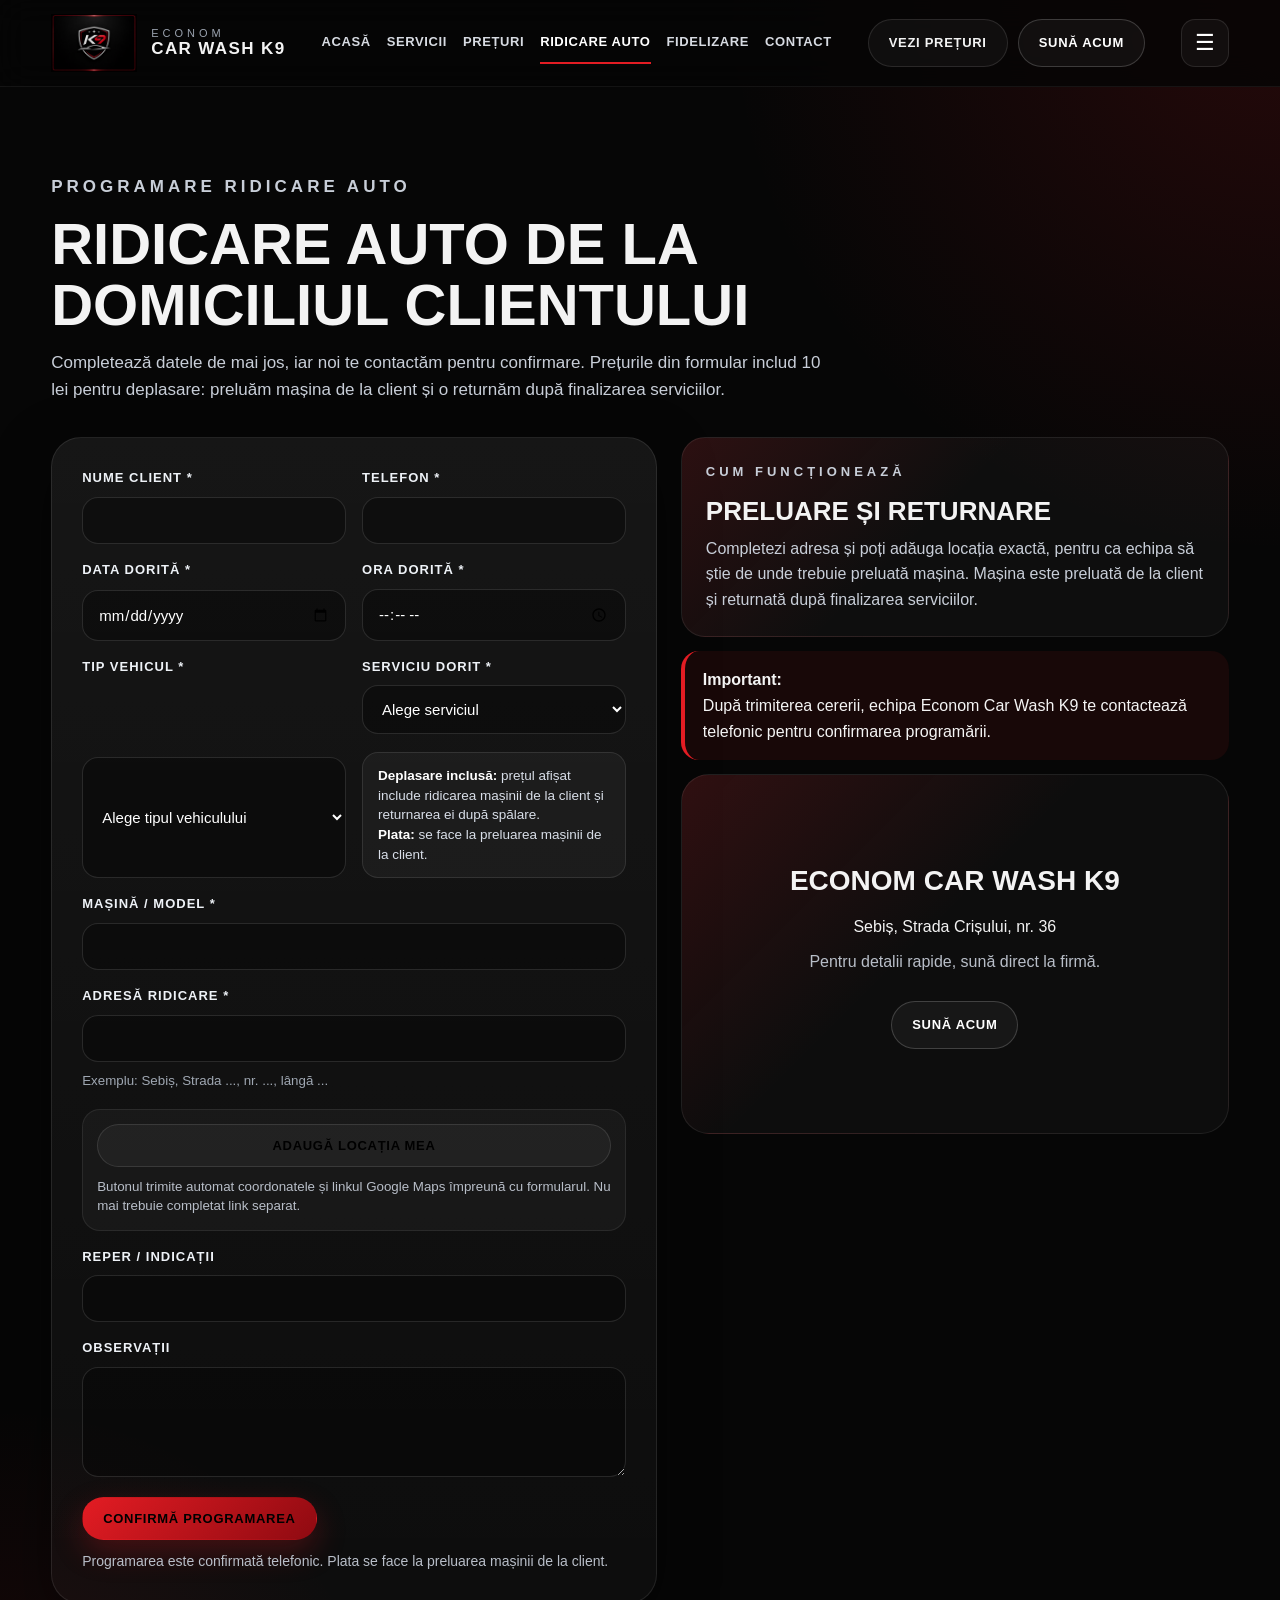
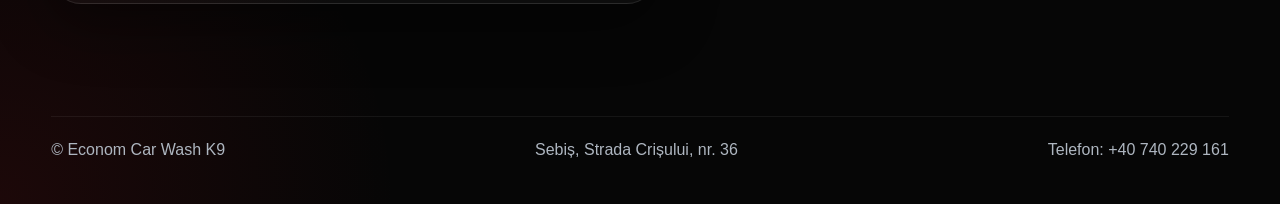
==== ridicare-auto.html @ bc258918 "Add files via upload" ====
<!DOCTYPE html>
<html lang="ro">
<head>
  <meta charset="UTF-8">
  <meta name="viewport" content="width=device-width, initial-scale=1.0">
  <title>Ridicare auto | Econom Car Wash K9</title>
  <meta name="description" content="Econom Car Wash K9 - spălătorie auto în Sebiș.">
  <link rel="stylesheet" href="style.css">
</head>
<body>

<header class="topbar">
  <div class="container nav">
    <a class="brand" href="index.html">
      <img src="logo-header.jpg" alt="Logo Econom Car Wash K9">
      <div class="brand-text">
        <small>Econom</small>
        <strong>Car Wash K9</strong>
      </div>
    </a>

    <nav class="desktop-menu">
      <a class="" href="index.html">Acasă</a><a class="" href="servicii.html">Servicii</a><a class="" href="preturi.html">Prețuri</a><a class="active" href="ridicare-auto.html">Ridicare auto</a><a class="" href="fidelizare.html">Fidelizare</a><a class="" href="contact.html">Contact</a>
    </nav>

    <div class="actions">
      <a class="btn btn-secondary" href="preturi.html">Vezi prețuri</a>
      <a class="btn btn-secondary phone-button-dark" href="tel:+40740229161">Sună acum</a>
    </div>

    <button class="menu-toggle" aria-label="Deschide meniul" aria-expanded="false">☰</button>
  </div>

  <div class="mobile-menu">
    <div class="container">
      <div class="links">
        <a class="" href="index.html">Acasă</a><a class="" href="servicii.html">Servicii</a><a class="" href="preturi.html">Prețuri</a><a class="active" href="ridicare-auto.html">Ridicare auto</a><a class="" href="fidelizare.html">Fidelizare</a><a class="" href="contact.html">Contact</a>
      </div>
      <div class="mobile-actions">
        <a class="btn btn-secondary" href="preturi.html">Vezi prețuri</a>
        <a class="btn btn-secondary phone-button-dark" href="tel:+40740229161">Sună acum</a>
      </div>
    </div>
  </div>
</header>







<main>
  <section class="section">
    <div class="container">
      <div class="section-head reveal">
        <p class="eyebrow">Programare ridicare auto</p>
        <h2>Ridicare auto de la domiciliul clientului</h2>
        <p>Completează datele de mai jos, iar noi te contactăm pentru confirmare. Prețurile din formular includ 10 lei pentru deplasare: preluăm mașina de la client și o returnăm după finalizarea serviciilor.</p>
      </div>

      <div class="form-wrap">
        <form class="booking-form reveal" name="ridicare-auto" method="POST" action="https://formsubmit.co/economk9@gmail.com"   >
          <input type="hidden" name="form-name" value="ridicare-auto">
          <input type="hidden" name="_subject" value="Programare ridicare auto - Econom Car Wash K9">
          <input type="hidden" name="_captcha" value="false">
          <input type="hidden" name="_template" value="table">
          <input type="hidden" name="_next" value="succes.html">
          <input type="hidden" id="coordonate" name="coordonate_gps">
          <input type="hidden" id="linkHarta" name="link_google_maps">
          <p class="honeypot">
            <label>Nu completa acest câmp: <input name="bot-field"></label>
          </p>

          <div class="form-grid">
            <div class="form-field">
              <label for="nume">Nume client *</label>
              <input id="nume" name="nume" type="text" ="Ex: Popescu Andrei" required>
            </div>

            <div class="form-field">
              <label for="telefon">Telefon *</label>
              <input id="telefon" name="telefon" type="tel" ="Ex: 0740 000 000" required>
            </div>

            <div class="form-field">
              <label for="dataDorita">Data dorită *</label>
              <input id="dataDorita" name="data_dorita" type="date" required>
            </div>

            <div class="form-field">
              <label for="oraDorita">Ora dorită *</label>
              <input id="oraDorita" name="ora_dorita" type="time" required>
            </div>

            <div class="form-field">
              <label for="tipVehicul">Tip vehicul *</label>
              <select id="tipVehicul" name="tip_vehicul" required>
                <option value="">Alege tipul vehiculului</option>
                <option value="Mașină mică (limuzină)">Mașină mică (limuzină)</option>
                <option value="Jeep / SUV">Jeep / SUV</option>
                <option value="Camionetă">Camionetă</option>
                <option value="Microbuz persoane">Microbuz persoane</option>
                <option value="Microbuz 3 locuri + dubă">Microbuz 3 locuri + dubă</option>
                <option value="Tractor / Buldo">Tractor / Buldo</option>
                <option value="Motor">Motor</option>
                <option value="ATV">ATV</option>
              </select>
            </div>

            <div class="form-field">
              <label for="serviciu">Serviciu dorit *</label>
              <select id="serviciu" name="serviciu_dorit" required>
                <option value="">Alege serviciul</option>
                <option value="Spălare interior">Spălare interior</option>
                <option value="Spălare exterior">Spălare exterior</option>
                <option value="Interior + Exterior">Interior + Exterior</option>
                <option value="Curățare tapițerie">Curățare tapițerie</option>
                <option value="Alt serviciu / discutăm telefonic">Alt serviciu / discutăm telefonic</option>
              </select>
              <div id="pretServiciu" class="price-preview" style="display:none"></div>
              <div class="payment-note">
                <strong>Deplasare inclusă:</strong> prețul afișat include ridicarea mașinii de la client și returnarea ei după spălare.
                <br><strong>Plata:</strong> se face la preluarea mașinii de la client.
              </div>
              <input type="hidden" id="pretEstimat" name="pret">
            </div>

            <div class="form-field full">
              <label for="masina">Mașină / model *</label>
              <input id="masina" name="masina_model" type="text" ="Ex: Audi A4, VW Golf, Mercedes Sprinter" required>
            </div>

            <div class="form-field full">
              <label for="adresaRidicare">Adresă ridicare *</label>
              <input id="adresaRidicare" name="adresa_ridicare" type="text" ="Stradă, număr, localitate, bloc/casă" required>
              <small>Exemplu: Sebiș, Strada ..., nr. ..., lângă ...</small>

              <div class="location-inline-box">
                <button class="btn btn-secondary" type="button" onclick="k9UseLocation()">Adaugă locația mea</button>
                <a class="btn btn-secondary btn-location-inline" id="linkHartaVizibil" target="_blank" style="display:none">Deschide locația detectată</a>
                <small id="locatieStatus">Butonul trimite automat coordonatele și linkul Google Maps împreună cu formularul. Nu mai trebuie completat link separat.</small>
              </div>
            </div>

            <div class="form-field full">
              <label for="reper">Reper / indicații</label>
              <input id="reper" name="reper_indicatii" type="text" ="Ex: poartă neagră, lângă magazin, curte interioară">
            </div>

            <div class="form-field full">
              <label for="observatii">Observații</label>
              <textarea id="observatii" name="observatii" ="Ex: cheia este la..., mașina este parcată în față, prefer să fiu sunat înainte etc."></textarea>
            </div>
          </div>

          <div class="form-actions">
            <button class="btn btn-primary" type="submit">Confirmă programarea</button>
          </div>

          <p class="form-note">
            Programarea este confirmată telefonic. Plata se face la preluarea mașinii de la client.
          </p>
        </form>

        <aside class="location-helper reveal">
          <div class="location-preview">
            <p class="eyebrow">Cum funcționează</p>
            <h3>Preluare și returnare</h3>
            <p>Completezi adresa și poți adăuga locația exactă, pentru ca echipa să știe de unde trebuie preluată mașina. Mașina este preluată de la client și returnată după finalizarea serviciilor.</p>
          </div>

          <div class="note-box">
            <strong>Important:</strong>
            <p>După trimiterea cererii, echipa Econom Car Wash K9 te contactează telefonic pentru confirmarea programării.</p>
          </div>

          <div class="map-box">
            <div>
              <h3 style="font-size:28px;text-transform:uppercase;margin-bottom:10px">Econom Car Wash K9</h3>
              <p>Sebiș, Strada Crișului, nr. 36</p>
              <p style="color:#b8bec8;margin-top:10px">Pentru detalii rapide, sună direct la firmă.</p>
              <br>
              <a class="btn btn-secondary phone-button-dark" href="tel:+40740229161">Sună acum</a>
            </div>
          </div>
        </aside>
      </div>
    </div>
  </section>
</main>







<footer class="footer">
  <div class="container footer-wrap">
    <span>© Econom Car Wash K9</span>
    <span>Sebiș, Strada Crișului, nr. 36</span>
    <span>Telefon: +40 740 229 161</span>
  </div>
</footer>

<script src="script.js"></script>
</body>
</html>
---- style.css ----
:root{
  --bg:#060606;
  --bg-2:#0c0c0f;
  --panel:#111216;
  --panel-2:#16181d;
  --line:rgba(255,255,255,.10);
  --text:#f3f3f3;
  --muted:#b8bec8;
  --red:#e31c23;
  --red-dark:#8f0a11;
  --shadow:0 18px 60px rgba(0,0,0,.45);
  --radius:24px;
  --radius-lg:32px;
  --transition:all .28s ease;
}
*{box-sizing:border-box;margin:0;padding:0}
html{scroll-behavior:smooth}
body{
  font-family:Arial,Helvetica,sans-serif;
  background:
    radial-gradient(circle at top right, rgba(227,28,35,.14), transparent 25%),
    radial-gradient(circle at bottom left, rgba(227,28,35,.10), transparent 18%),
    var(--bg);
  color:var(--text);
  line-height:1.6;
}
a{text-decoration:none;color:inherit}
img{display:block;max-width:100%}
.container{width:min(1180px,92%);margin:0 auto}
.topbar{
  position:sticky;top:0;z-index:1000;
  background:rgba(6,6,6,.82);
  backdrop-filter:blur(16px);
  border-bottom:1px solid rgba(255,255,255,.06);
}
.nav{
  min-height:86px;
  display:flex;align-items:center;justify-content:space-between;gap:20px;
}
.brand{
  display:flex;align-items:center;gap:14px;min-width:0;
}
.brand img{
  width:86px;
  height:62px;
  object-fit:contain;
  border-radius:0;
  box-shadow:none;
  background:transparent;
}
.brand-text{min-width:0}
.brand-text small{
  display:block;
  color:#9ba3af;
  text-transform:uppercase;
  letter-spacing:4px;
  font-size:11px;
  line-height:1.1;
}
.brand-text strong{
  display:block;
  font-size:17px;
  text-transform:uppercase;
  letter-spacing:1.4px;
  line-height:1.2;
  white-space:nowrap;
}
.desktop-menu{
  display:flex;align-items:center;gap:16px;flex-wrap:wrap;
}
.desktop-menu a{
  color:#d7dbe2;
  font-weight:800;
  font-size:13px;
  text-transform:uppercase;
  letter-spacing:.6px;
  padding:10px 0;
  border-bottom:2px solid transparent;
  transition:var(--transition);
}
.desktop-menu a:hover,.desktop-menu a.active{
  color:#fff;border-bottom-color:var(--red)
}
.actions{display:flex;align-items:center;gap:10px}
.btn{
  display:inline-flex;align-items:center;justify-content:center;
  gap:8px;padding:13px 20px;border-radius:999px;border:1px solid transparent;
  font-size:13px;font-weight:900;letter-spacing:.7px;text-transform:uppercase;
  transition:var(--transition);white-space:nowrap;cursor:pointer;
}
.btn-primary{
  background:linear-gradient(135deg,var(--red),var(--red-dark));
  box-shadow:0 12px 30px rgba(227,28,35,.25);
}
.btn-primary:hover{transform:translateY(-2px);box-shadow:0 18px 34px rgba(227,28,35,.35)}
.btn-secondary{
  background:rgba(255,255,255,.04);
  border-color:rgba(255,255,255,.11);
}
.btn-secondary:hover{border-color:rgba(227,28,35,.5);transform:translateY(-2px)}
.menu-toggle{
  display:none;
  width:48px;height:48px;border-radius:14px;border:1px solid rgba(255,255,255,.10);
  background:rgba(255,255,255,.04);align-items:center;justify-content:center;
  color:#fff;font-size:22px;cursor:pointer;
}
.mobile-menu{
  display:none;
  border-top:1px solid rgba(255,255,255,.06);
  padding:12px 0 16px;
}
.mobile-menu.open{display:block}
.mobile-menu .links{
  display:grid;gap:10px;margin-bottom:12px;
}
.mobile-menu a{
  padding:12px 14px;border:1px solid rgba(255,255,255,.10);border-radius:16px;
  background:rgba(255,255,255,.04);font-weight:800;text-transform:uppercase;
  font-size:12px;letter-spacing:.6px;color:#dde1e8;
}
.mobile-menu a.active,.mobile-menu a:hover{
  border-color:rgba(227,28,35,.5);color:#fff;
}
.mobile-actions{display:grid;gap:10px}
.hero{
  position:relative;overflow:hidden;padding:86px 0 56px;
}
.hero::before{
  content:"";
  position:absolute;inset:0;
  background:
    linear-gradient(125deg, transparent 10%, rgba(227,28,35,.08) 42%, transparent 72%);
  pointer-events:none;
}
.hero-grid{
  position:relative;z-index:1;
  display:grid;grid-template-columns:1.12fr .88fr;gap:34px;align-items:center;
}
.eyebrow{
  color:#ff5d61;
  text-transform:uppercase;
  letter-spacing:4px;
  font-weight:900;
  font-size:13px;
  margin-bottom:14px;
}
h1{
  font-size:clamp(42px,7vw,84px);
  line-height:.95;
  text-transform:uppercase;
  letter-spacing:-2px;
  margin-bottom:24px;
}
h1 span{color:var(--red)}
.lead{
  max-width:760px;
  font-size:20px;
  color:#d4d9e1;
  margin-bottom:26px;
}
.hero-pills{
  display:flex;flex-wrap:wrap;gap:10px;margin-bottom:30px;
}
.hero-pills span{
  padding:10px 14px;border-radius:999px;border:1px solid rgba(255,255,255,.10);
  background:rgba(255,255,255,.05);font-weight:700;color:#eef2f7;font-size:14px;
}
.hero-cta{display:flex;flex-wrap:wrap;gap:12px}
.hero-visual{
  position:relative;
  background:linear-gradient(180deg, rgba(255,255,255,.07), rgba(255,255,255,.025));
  border:1px solid rgba(255,255,255,.10);
  border-radius:34px;
  padding:36px;
  box-shadow:var(--shadow);
}
.hero-visual::after{
  content:"";
  position:absolute;inset:auto 22px 22px 22px;height:1px;
  background:linear-gradient(90deg, transparent, rgba(227,28,35,.7), transparent);
}
.hero-visual img{
  width:min(100%,540px);
  margin:0 auto;
  filter:drop-shadow(0 18px 45px rgba(227,28,35,.18));
}
.stats{
  display:grid;grid-template-columns:repeat(3,1fr);gap:16px;
  margin-top:34px;
}
.stat{
  background:linear-gradient(180deg, rgba(255,255,255,.06), rgba(255,255,255,.03));
  border:1px solid rgba(255,255,255,.09);border-radius:22px;padding:22px;
}
.stat strong{
  display:block;font-size:15px;text-transform:uppercase;letter-spacing:1px;margin-bottom:8px;
}
.stat p{color:var(--muted)}
.section{
  padding:86px 0;
}
.section.alt{
  background:rgba(255,255,255,.015);
  border-top:1px solid rgba(255,255,255,.05);
  border-bottom:1px solid rgba(255,255,255,.05);
}
.section-head{
  max-width:780px;margin-bottom:34px;
}
.section-head h2{
  font-size:clamp(32px,5vw,58px);line-height:1.04;text-transform:uppercase;margin-bottom:14px;
}
.section-head p{color:#c8ced8;font-size:17px}
.grid-4{
  display:grid;grid-template-columns:repeat(4,1fr);gap:18px;
}
.card{
  background:linear-gradient(180deg, rgba(255,255,255,.06), rgba(255,255,255,.03));
  border:1px solid rgba(255,255,255,.08);border-radius:26px;padding:26px;
  transition:var(--transition);box-shadow:var(--shadow);
}
.card:hover{transform:translateY(-6px);border-color:rgba(227,28,35,.35)}
.icon{
  width:52px;height:52px;border-radius:16px;display:flex;align-items:center;justify-content:center;
  background:linear-gradient(135deg,var(--red),var(--red-dark));font-size:24px;margin-bottom:18px;
  box-shadow:0 12px 22px rgba(227,28,35,.22);
}
.card h3{
  text-transform:uppercase;font-size:20px;line-height:1.2;margin-bottom:10px;
}
.card p{color:var(--muted)}
.split{
  display:grid;grid-template-columns:1fr 1fr;gap:24px;align-items:start;
}
.panel{
  background:linear-gradient(180deg, rgba(255,255,255,.06), rgba(255,255,255,.03));
  border:1px solid rgba(255,255,255,.08);
  border-radius:28px;padding:30px;box-shadow:var(--shadow);
}
.panel h3{
  text-transform:uppercase;font-size:26px;line-height:1.1;margin-bottom:12px;
}
.price-grid{
  display:grid;grid-template-columns:repeat(2,1fr);gap:18px;
}
.price-box{
  border:1px solid rgba(255,255,255,.08);
  background:linear-gradient(180deg, rgba(255,255,255,.06), rgba(255,255,255,.03));
  border-radius:26px;padding:24px;box-shadow:var(--shadow);
}
.price-box h3{
  text-transform:uppercase;font-size:22px;margin-bottom:12px;padding-bottom:12px;
  border-bottom:1px solid rgba(227,28,35,.4);
}
.price-row{
  display:flex;justify-content:space-between;gap:12px;padding:10px 0;
  border-bottom:1px solid rgba(255,255,255,.06);align-items:center;
}
.price-row:last-child{border-bottom:0}
.price{
  background:linear-gradient(135deg,var(--red),var(--red-dark));
  border-radius:999px;padding:6px 12px;font-weight:900;white-space:nowrap;
}
.banner{
  display:flex;justify-content:space-between;gap:24px;align-items:center;
  border-radius:30px;padding:34px;
  background:linear-gradient(135deg, rgba(227,28,35,.95), rgba(128,0,10,.95));
  box-shadow:0 20px 40px rgba(227,28,35,.22);
}
.banner h3{
  font-size:clamp(28px,4vw,42px);line-height:1.05;text-transform:uppercase;margin-bottom:10px;
}
.banner p{color:#fff;font-size:18px;max-width:800px}
.steps{
  display:grid;gap:14px;margin-top:18px;
}
.step{
  display:flex;gap:14px;padding:18px;border-radius:20px;
  background:rgba(255,255,255,.04);border:1px solid rgba(255,255,255,.08);
}
.step-num{
  flex:0 0 38px;width:38px;height:38px;border-radius:50%;
  display:flex;align-items:center;justify-content:center;
  background:linear-gradient(135deg,var(--red),var(--red-dark));
  font-weight:900;
}
.step strong{
  display:block;text-transform:uppercase;letter-spacing:.4px;margin-bottom:5px;
}
.contact-list{
  display:grid;gap:14px;margin-top:10px;
}
.contact-item{
  padding:16px 18px;border-radius:18px;background:rgba(255,255,255,.04);
  border:1px solid rgba(255,255,255,.08);
}
.contact-item strong{display:block;margin-bottom:4px;text-transform:uppercase;font-size:13px;letter-spacing:1px;color:#fff}
.map-box{
  min-height:360px;display:flex;align-items:center;justify-content:center;text-align:center;
  border-radius:28px;background:
    linear-gradient(135deg, rgba(227,28,35,.16), transparent 45%),
    rgba(255,255,255,.03);
  border:1px solid rgba(255,255,255,.08);padding:24px;
}
.footer{
  padding:26px 0 42px;color:#aeb6c0;
}
.footer-wrap{
  display:flex;justify-content:space-between;gap:18px;flex-wrap:wrap;padding-top:20px;
  border-top:1px solid rgba(255,255,255,.06);
}
.reveal{
  opacity:0;transform:translateY(22px);transition:opacity .6s ease, transform .6s ease;
}
.reveal.visible{
  opacity:1;transform:none;
}
@media (max-width: 1080px){
  .desktop-menu,.actions{display:none}
  .menu-toggle{display:flex}
  .hero-grid,.split{grid-template-columns:1fr}
  .hero-visual{order:-1}
}
@media (max-width: 820px){
  .grid-4,.price-grid,.stats{grid-template-columns:1fr}
  .banner{flex-direction:column;align-items:flex-start}
}
@media (max-width: 560px){
  .container{width:90%}
  .nav{min-height:78px}
  .brand img{width:78px;height:56px}
  .brand-text small{letter-spacing:3px}
  .brand-text strong{font-size:15px}
  .hero{padding:60px 0 42px}
  .section{padding:66px 0}
  .lead{font-size:17px}
  .hero-cta .btn{width:100%}
  .panel,.banner,.card,.price-box{padding:22px}
}


/* FORMULAR RIDICARE AUTO */
.form-wrap{
  display:grid;
  grid-template-columns:1.05fr .95fr;
  gap:24px;
  align-items:start;
}
.booking-form{
  background:linear-gradient(180deg, rgba(255,255,255,.065), rgba(255,255,255,.032));
  border:1px solid rgba(255,255,255,.09);
  border-radius:30px;
  padding:30px;
  box-shadow:var(--shadow);
}
.form-grid{
  display:grid;
  grid-template-columns:1fr 1fr;
  gap:16px;
}
.form-field{
  display:grid;
  gap:8px;
}
.form-field.full{
  grid-column:1/-1;
}
.form-field label{
  font-size:13px;
  text-transform:uppercase;
  letter-spacing:1px;
  color:#eef2f7;
  font-weight:900;
}
.form-field input,
.form-field select,
.form-field textarea{
  width:100%;
  border:1px solid rgba(255,255,255,.12);
  border-radius:16px;
  background:rgba(0,0,0,.32);
  color:#fff;
  padding:14px 15px;
  outline:none;
  font-size:15px;
  font-family:Arial,Helvetica,sans-serif;
  transition:var(--transition);
}
.form-field textarea{
  min-height:110px;
  resize:vertical;
}
.form-field input:focus,
.form-field select:focus,
.form-field textarea:focus{
  border-color:rgba(227,28,35,.75);
  box-shadow:0 0 0 4px rgba(227,28,35,.12);
}
.form-field small{
  color:#9fa7b2;
}
.form-actions{
  display:flex;
  gap:12px;
  flex-wrap:wrap;
  margin-top:20px;
}
.location-helper{
  display:grid;
  gap:14px;
}
.location-preview{
  border-radius:24px;
  border:1px solid rgba(255,255,255,.08);
  background:
    linear-gradient(135deg, rgba(227,28,35,.14), transparent 45%),
    rgba(255,255,255,.035);
  padding:24px;
}
.location-preview h3{
  text-transform:uppercase;
  font-size:26px;
  line-height:1.1;
  margin-bottom:10px;
}
.location-preview p{
  color:#c8ced8;
}
.note-box{
  border-left:4px solid var(--red);
  padding:16px 18px;
  border-radius:18px;
  background:rgba(227,28,35,.08);
  color:#f4f4f4;
}
.honeypot{
  display:none !important;
}
.success-box{
  max-width:860px;
  margin:0 auto;
  text-align:center;
  background:linear-gradient(180deg, rgba(255,255,255,.065), rgba(255,255,255,.032));
  border:1px solid rgba(255,255,255,.09);
  border-radius:30px;
  padding:42px;
  box-shadow:var(--shadow);
}
.success-box img{
  width:220px;
  margin:0 auto 20px;
}
@media (max-width: 980px){
  .form-wrap{grid-template-columns:1fr}
  .form-grid{grid-template-columns:1fr}
}


.price-preview{
  margin-top:10px;
  padding:13px 15px;
  border-radius:16px;
  border:1px solid rgba(227,28,35,.38);
  background:linear-gradient(135deg, rgba(227,28,35,.14), rgba(255,255,255,.035));
  color:#fff;
  font-weight:900;
  line-height:1.35;
}
.price-preview span{
  color:#ff5d61;
  text-transform:uppercase;
  letter-spacing:.7px;
}
.btn-location-inline{
  width:100%;
  margin-top:10px;
  padding:12px 14px;
}


/* FORMULAR RIDICARE AUTO - V3 */
.price-preview{
  margin-top:10px;
  padding:14px 16px;
  border-radius:16px;
  border:1px solid rgba(227,28,35,.42);
  background:linear-gradient(135deg, rgba(227,28,35,.16), rgba(255,255,255,.035));
  color:#fff;
  font-weight:900;
  line-height:1.35;
}
.price-preview .main-price{
  color:#ff5d61;
  text-transform:uppercase;
  letter-spacing:.7px;
  font-size:15px;
}
.price-preview small{
  display:block;
  color:#c8ced8;
  margin-top:4px;
  font-weight:600;
  text-transform:none;
  letter-spacing:0;
}
.btn-location-inline{
  width:100%;
  margin-top:10px;
  padding:12px 14px;
}
.form-note{
  color:#b8bec8;
  font-size:14px;
  margin-top:10px;
}


/* FORMULAR RIDICARE AUTO - V4 */
.price-preview .main-price{
  color:#ff5d61;
}
.location-inline-box{
  margin-top:10px;
  padding:14px;
  border-radius:18px;
  background:rgba(255,255,255,.035);
  border:1px solid rgba(255,255,255,.08);
}
.location-inline-box .btn{
  width:100%;
}
.location-inline-box small{
  display:block;
  margin-top:10px;
  color:#b8bec8;
  line-height:1.45;
}


/* V7 payment/deplasare note */
.payment-note{
  margin-top:10px;
  padding:13px 15px;
  border-radius:16px;
  border:1px solid rgba(255,255,255,.10);
  background:rgba(255,255,255,.04);
  color:#d8dee8;
  font-size:13.5px;
  line-height:1.45;
}
.payment-note strong{
  color:#fff;
}


/* V8 - meniu rapid accesibil pe prima pagină */
.quick-menu-section{
  position:relative;
  z-index:3;
  padding:18px 0 8px;
  background:linear-gradient(180deg, rgba(255,255,255,.035), rgba(255,255,255,.015));
  border-bottom:1px solid rgba(255,255,255,.06);
}
.quick-menu-card{
  border:1px solid rgba(255,255,255,.10);
  background:linear-gradient(180deg, rgba(255,255,255,.07), rgba(255,255,255,.035));
  border-radius:26px;
  padding:16px;
  box-shadow:0 14px 40px rgba(0,0,0,.28);
}
.quick-menu-title{
  display:flex;
  justify-content:space-between;
  align-items:center;
  gap:12px;
  margin-bottom:12px;
}
.quick-menu-title strong{
  text-transform:uppercase;
  letter-spacing:1.5px;
  font-size:13px;
  color:#fff;
}
.quick-menu-title span{
  color:#b8bec8;
  font-size:13px;
}
.quick-menu-links{
  display:grid;
  grid-template-columns:repeat(6,1fr);
  gap:10px;
}
.quick-menu-links a{
  display:flex;
  align-items:center;
  justify-content:center;
  min-height:46px;
  padding:10px 12px;
  text-align:center;
  border-radius:16px;
  border:1px solid rgba(255,255,255,.10);
  background:rgba(0,0,0,.24);
  color:#eef2f7;
  font-size:12px;
  line-height:1.2;
  font-weight:900;
  text-transform:uppercase;
  letter-spacing:.5px;
  transition:all .25s ease;
}
.quick-menu-links a:hover{
  transform:translateY(-2px);
  border-color:rgba(227,28,35,.65);
  background:linear-gradient(135deg, rgba(227,28,35,.28), rgba(255,255,255,.04));
}
.quick-menu-links a.primary{
  background:linear-gradient(135deg, var(--red), var(--red-dark));
  border-color:rgba(227,28,35,.8);
  box-shadow:0 10px 24px rgba(227,28,35,.18);
}
@media (max-width: 980px){
  .quick-menu-section{
    padding:12px 0 0;
  }
  .quick-menu-card{
    border-radius:22px;
    padding:14px;
  }
  .quick-menu-title{
    margin-bottom:10px;
  }
  .quick-menu-title span{
    display:none;
  }
  .quick-menu-links{
    display:flex;
    overflow-x:auto;
    gap:10px;
    padding-bottom:4px;
    -webkit-overflow-scrolling:touch;
    scrollbar-width:none;
  }
  .quick-menu-links::-webkit-scrollbar{display:none}
  .quick-menu-links a{
    flex:0 0 auto;
    min-width:128px;
    min-height:44px;
    font-size:11px;
  }
}


/* V11 - buton locație deasupra logo-ului mare */
.location-over-logo{
  width:100%;
  margin-bottom:18px;
  min-height:48px;
}


/* FINAL V12 - ajustări comerciale */
.location-over-logo{
  width:100%;
  margin-bottom:18px;
  min-height:48px;
}

.payment-note{
  margin-top:10px;
  padding:13px 15px;
  border-radius:16px;
  border:1px solid rgba(255,255,255,.10);
  background:rgba(255,255,255,.04);
  color:#d8dee8;
  font-size:13.5px;
  line-height:1.45;
}
.payment-note strong{color:#fff}

.location-inline-box{
  margin-top:10px;
  padding:14px;
  border-radius:18px;
  background:rgba(255,255,255,.035);
  border:1px solid rgba(255,255,255,.08);
}
.location-inline-box .btn{width:100%}
.location-inline-box small{
  display:block;
  margin-top:10px;
  color:#b8bec8;
  line-height:1.45;
}

.quick-menu-section{
  position:relative;
  z-index:3;
  padding:18px 0 8px;
  background:linear-gradient(180deg, rgba(255,255,255,.035), rgba(255,255,255,.015));
  border-bottom:1px solid rgba(255,255,255,.06);
}
.quick-menu-card{
  border:1px solid rgba(255,255,255,.10);
  background:linear-gradient(180deg, rgba(255,255,255,.07), rgba(255,255,255,.035));
  border-radius:26px;
  padding:16px;
  box-shadow:0 14px 40px rgba(0,0,0,.28);
}
.quick-menu-title{
  display:flex;
  justify-content:space-between;
  align-items:center;
  gap:12px;
  margin-bottom:12px;
}
.quick-menu-title strong{
  text-transform:uppercase;
  letter-spacing:1.5px;
  font-size:13px;
  color:#fff;
}
.quick-menu-title span{
  color:#b8bec8;
  font-size:13px;
}
.quick-menu-links{
  display:grid;
  grid-template-columns:repeat(6,1fr);
  gap:10px;
}
.quick-menu-links a{
  display:flex;
  align-items:center;
  justify-content:center;
  min-height:46px;
  padding:10px 12px;
  text-align:center;
  border-radius:16px;
  border:1px solid rgba(255,255,255,.10);
  background:rgba(0,0,0,.24);
  color:#eef2f7;
  font-size:12px;
  line-height:1.2;
  font-weight:900;
  text-transform:uppercase;
  letter-spacing:.5px;
  transition:all .25s ease;
}
.quick-menu-links a:hover{
  transform:translateY(-2px);
  border-color:rgba(227,28,35,.65);
  background:linear-gradient(135deg, rgba(227,28,35,.28), rgba(255,255,255,.04));
}
.quick-menu-links a.primary{
  background:linear-gradient(135deg, var(--red), var(--red-dark));
  border-color:rgba(227,28,35,.8);
  box-shadow:0 10px 24px rgba(227,28,35,.18);
}

.anchor-target{
  scroll-margin-top:120px;
}

.contact-card-button{
  margin-top:16px;
  width:100%;
}

.hero-cta .btn{
  min-width:210px;
}

@media (max-width: 980px){
  .quick-menu-section{padding:12px 0 0}
  .quick-menu-card{border-radius:22px;padding:14px}
  .quick-menu-title{margin-bottom:10px}
  .quick-menu-title span{display:none}
  .quick-menu-links{
    display:flex;
    overflow-x:auto;
    gap:10px;
    padding-bottom:4px;
    -webkit-overflow-scrolling:touch;
    scrollbar-width:none;
  }
  .quick-menu-links::-webkit-scrollbar{display:none}
  .quick-menu-links a{
    flex:0 0 auto;
    min-width:128px;
    min-height:44px;
    font-size:11px;
  }
}


/* FINAL V13 */
.quick-menu-section{
  display:none !important;
}

.mobile-menu{
  display:none;
  border-top:1px solid rgba(255,255,255,.08);
  padding:12px 0 16px;
  background:rgba(6,6,6,.98);
}
.mobile-menu.open{
  display:block !important;
}
.mobile-menu .links{
  display:grid;
  gap:10px;
}
.mobile-menu .links a{
  display:block;
  padding:13px 15px;
  border-radius:16px;
  border:1px solid rgba(255,255,255,.12);
  background:rgba(255,255,255,.04);
  color:#fff;
  font-size:13px;
  font-weight:900;
  text-transform:uppercase;
  letter-spacing:.6px;
}
.menu-toggle{
  display:flex !important;
  align-items:center;
  justify-content:center;
  cursor:pointer;
  z-index:1002;
}
.fidelity-button{
  margin-top:12px;
}


/* FINAL VERIFICAT */
.quick-menu-section{display:none!important}
.mobile-menu{display:none;border-top:1px solid rgba(255,255,255,.08);padding:12px 0 16px;background:rgba(6,6,6,.98)}
.mobile-menu.open{display:block!important}
.mobile-menu .links{display:grid;gap:10px}
.mobile-menu .links a{display:block;padding:13px 15px;border-radius:16px;border:1px solid rgba(255,255,255,.12);background:rgba(255,255,255,.04);color:#fff;font-size:13px;font-weight:900;text-transform:uppercase;letter-spacing:.6px}
.menu-toggle{display:flex!important;align-items:center;justify-content:center;cursor:pointer;z-index:1002}


/* FINAL ULTIM - fidelizare și butoane */
.phone-button-dark{
  background:rgba(255,255,255,.045)!important;
  border-color:rgba(255,255,255,.18)!important;
  color:#fff!important;
  box-shadow:none!important;
}
.phone-button-dark:hover{
  border-color:rgba(227,28,35,.55)!important;
  transform:translateY(-2px);
}
.loyalty-card-preview{
  margin:28px 0 0;
  padding:18px;
  border-radius:28px;
  background:linear-gradient(180deg, rgba(255,255,255,.065), rgba(255,255,255,.03));
  border:1px solid rgba(255,255,255,.10);
  box-shadow:0 18px 50px rgba(0,0,0,.35);
}
.loyalty-card-preview img{
  width:100%;
  border-radius:20px;
  border:1px solid rgba(255,255,255,.12);
}
.loyalty-card-caption{
  margin-top:12px;
  color:#c8ced8;
  font-size:15px;
  line-height:1.45;
}
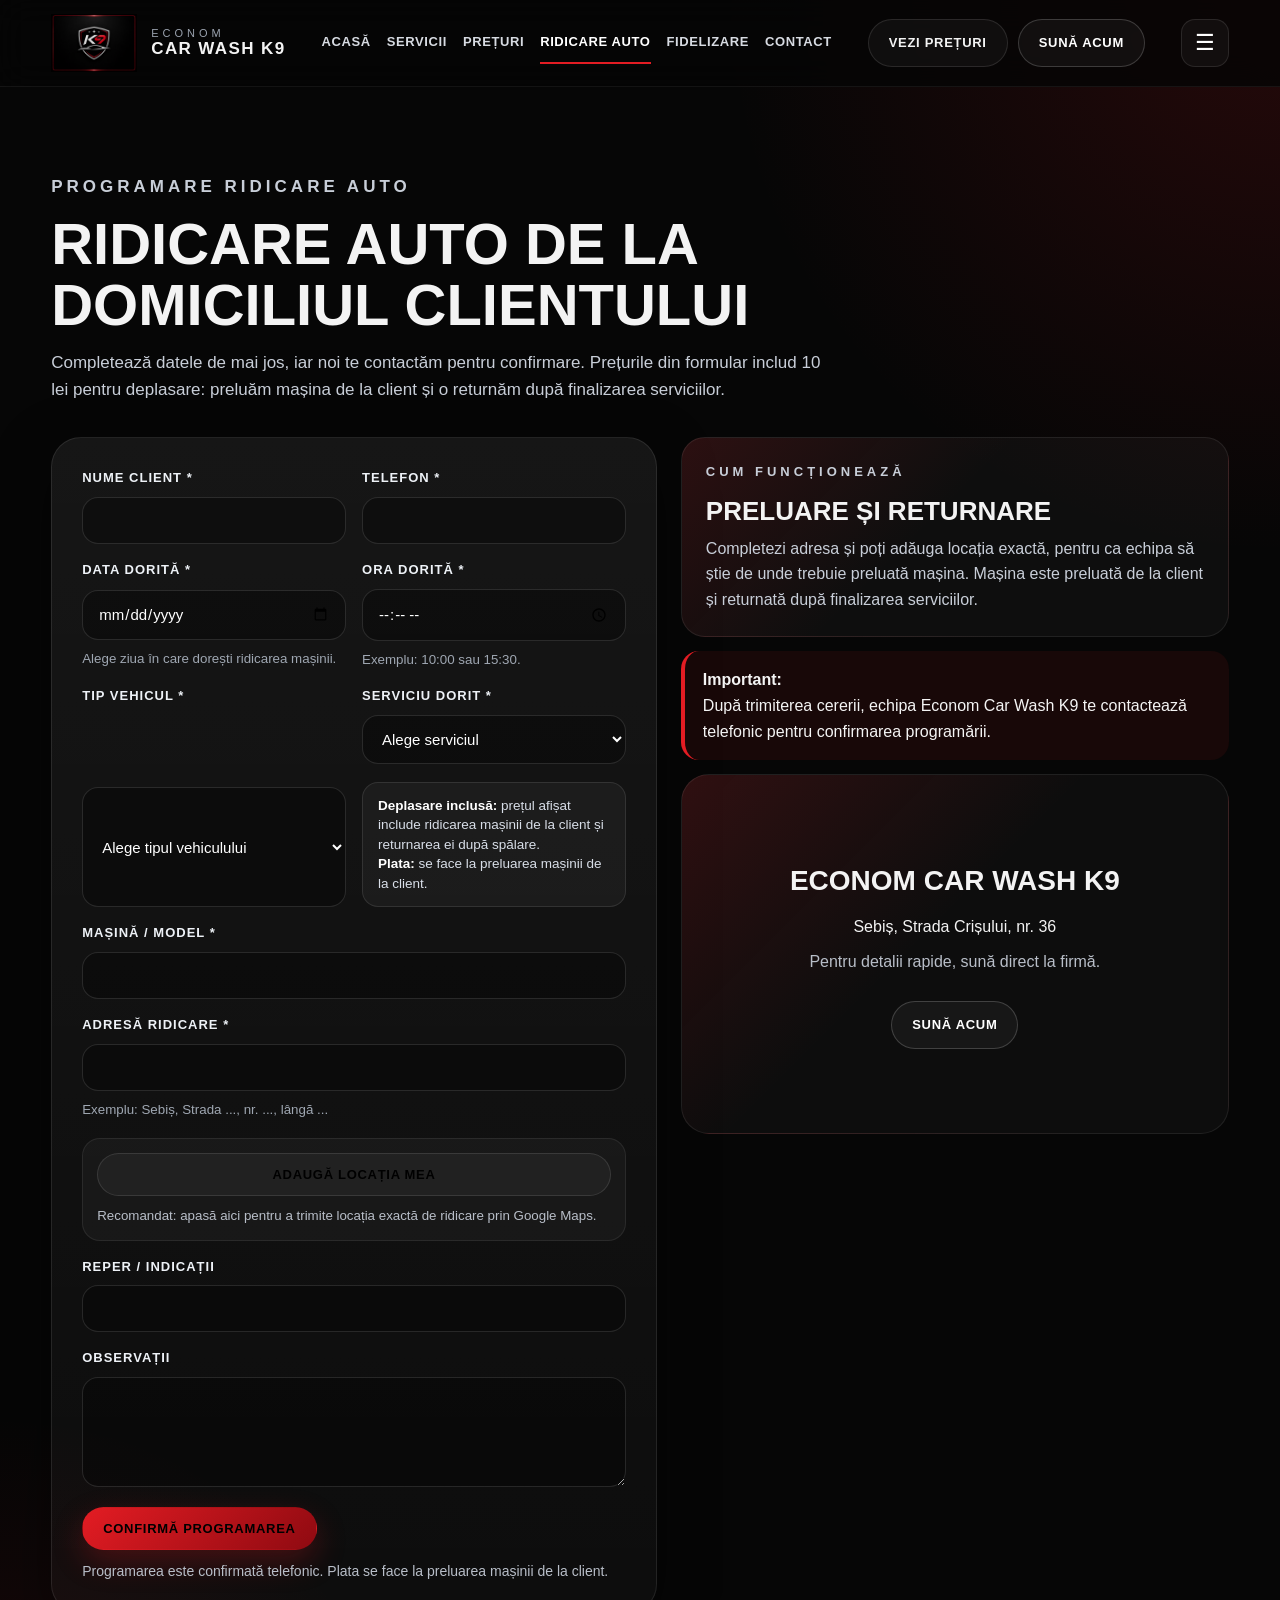
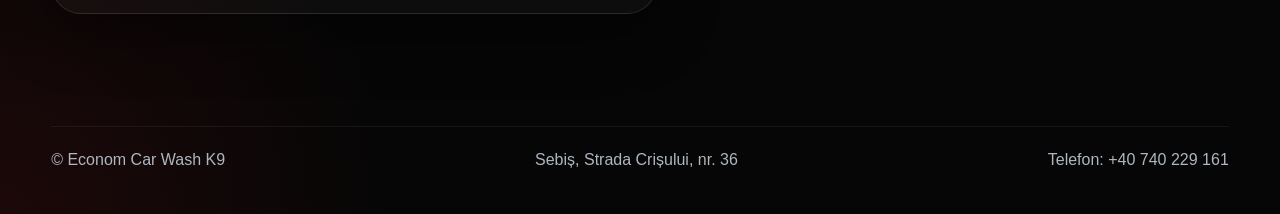
==== commit 0503e9ea: "Add files via upload" ====
--- a/ridicare-auto.html
+++ b/ridicare-auto.html
@@ -86,11 +86,13 @@
             <div class="form-field">
               <label for="dataDorita">Data dorită *</label>
               <input id="dataDorita" name="data_dorita" type="date" required>
+              <small>Alege ziua în care dorești ridicarea mașinii.</small>
             </div>
 
             <div class="form-field">
               <label for="oraDorita">Ora dorită *</label>
               <input id="oraDorita" name="ora_dorita" type="time" required>
+              <small>Exemplu: 10:00 sau 15:30.</small>
             </div>
 
             <div class="form-field">
@@ -128,7 +130,7 @@
 
             <div class="form-field full">
               <label for="masina">Mașină / model *</label>
-              <input id="masina" name="masina_model" type="text" ="Ex: Audi A4, VW Golf, Mercedes Sprinter" required>
+              <input id="masina" name="numar_inmatriculare" type="text" ="Ex: Audi A4, VW Golf, Mercedes Sprinter" required>
             </div>
 
             <div class="form-field full">
@@ -139,7 +141,7 @@
               <div class="location-inline-box">
                 <button class="btn btn-secondary" type="button" onclick="k9UseLocation()">Adaugă locația mea</button>
                 <a class="btn btn-secondary btn-location-inline" id="linkHartaVizibil" target="_blank" style="display:none">Deschide locația detectată</a>
-                <small id="locatieStatus">Butonul trimite automat coordonatele și linkul Google Maps împreună cu formularul. Nu mai trebuie completat link separat.</small>
+                <small id="locatieStatus">Recomandat: apasă aici pentru a trimite locația exactă de ridicare prin Google Maps.</small>
               </div>
             </div>
 
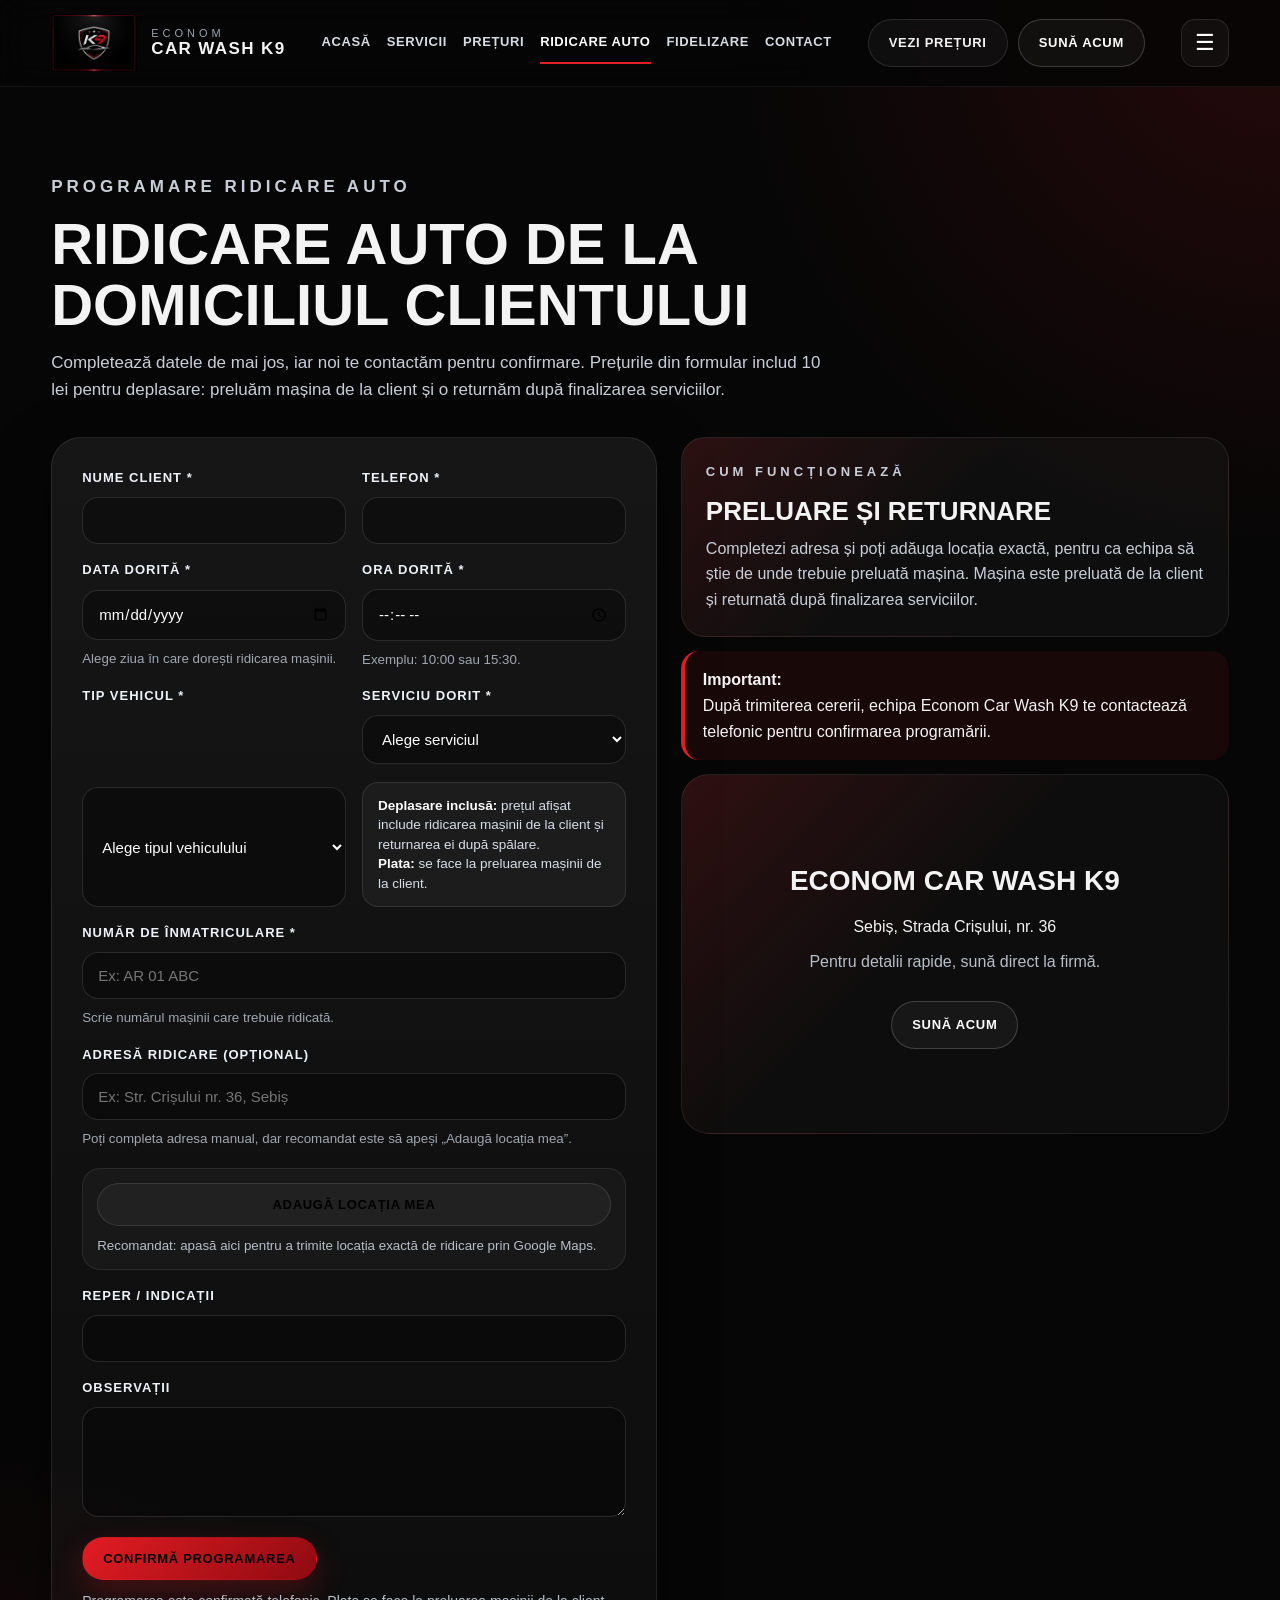
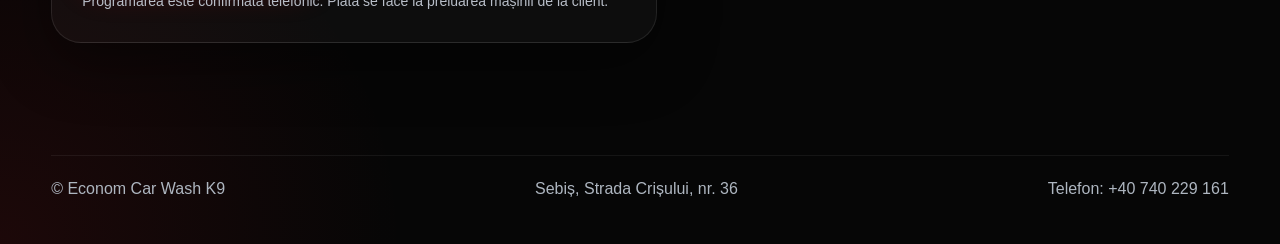
==== commit 23733591: "Add files via upload" ====
--- a/ridicare-auto.html
+++ b/ridicare-auto.html
@@ -129,14 +129,15 @@
             </div>
 
             <div class="form-field full">
-              <label for="masina">Mașină / model *</label>
-              <input id="masina" name="numar_inmatriculare" type="text" ="Ex: Audi A4, VW Golf, Mercedes Sprinter" required>
-            </div>
-
-            <div class="form-field full">
-              <label for="adresaRidicare">Adresă ridicare *</label>
-              <input id="adresaRidicare" name="adresa_ridicare" type="text" ="Stradă, număr, localitate, bloc/casă" required>
-              <small>Exemplu: Sebiș, Strada ..., nr. ..., lângă ...</small>
+              <label for="masina">Număr de înmatriculare *</label>
+              <input id="masina" name="numar_inmatriculare" type="text" placeholder="Ex: AR 01 ABC" required>
+              <small>Scrie numărul mașinii care trebuie ridicată.</small>
+            </div>
+
+            <div class="form-field full">
+              <label for="adresaRidicare">Adresă ridicare (opțional)</label>
+              <input id="adresaRidicare" name="adresa_ridicare" type="text" placeholder="Ex: Str. Crișului nr. 36, Sebiș">
+              <small>Poți completa adresa manual, dar recomandat este să apeși „Adaugă locația mea”.</small>
 
               <div class="location-inline-box">
                 <button class="btn btn-secondary" type="button" onclick="k9UseLocation()">Adaugă locația mea</button>
